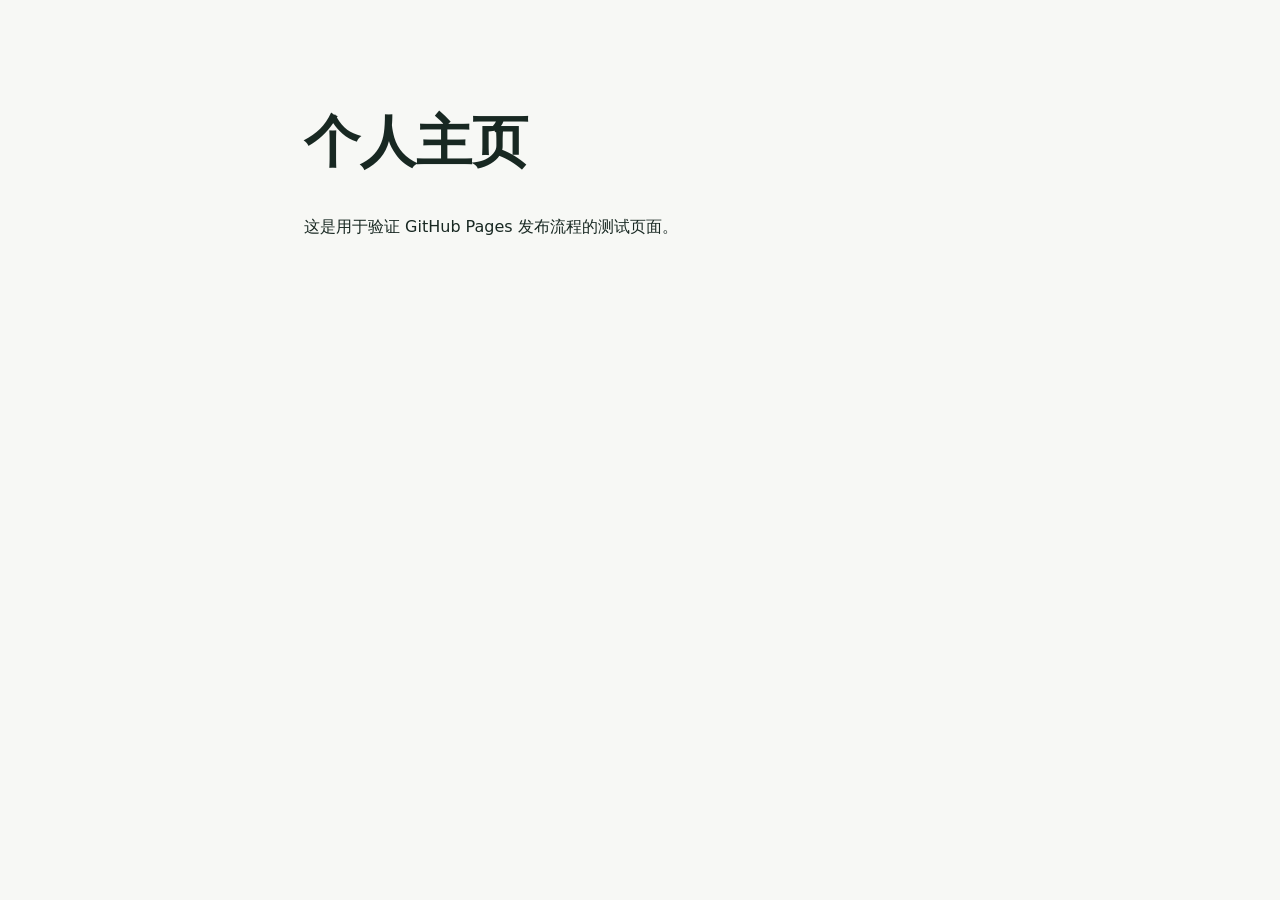
==== index.html @ 0245b7ad "添加个人主页测试页" ====
<!doctype html>
<html lang="zh-CN">
<head>
  <meta charset="utf-8">
  <meta name="viewport" content="width=device-width, initial-scale=1">
  <title>个人主页 · 测试版</title>
  <style>
    body {
      max-width: 42rem;
      margin: 12vh auto 0;
      padding: 0 1.25rem;
      font: 1rem/1.75 system-ui, sans-serif;
      color: #182822;
      background: #f7f8f5;
    }
    h1 { font-size: clamp(2rem, 7vw, 3.5rem); line-height: 1.2; }
  </style>
</head>
<body>
  <main>
    <h1>个人主页</h1>
    <p>这是用于验证 GitHub Pages 发布流程的测试页面。</p>
  </main>
</body>
</html>
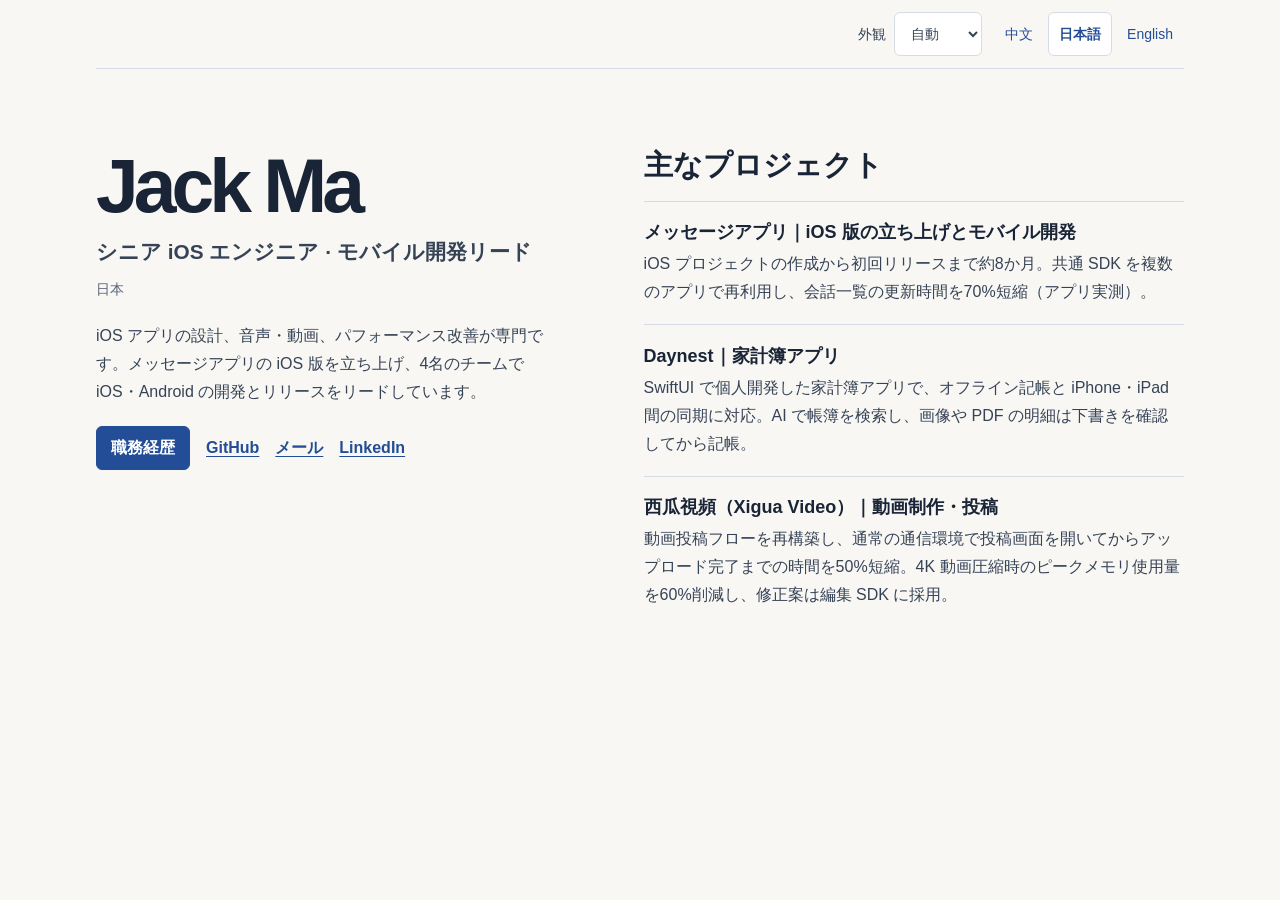
==== commit d4ab65aa: "发布三语个人主页和职业履历" ====
--- a/index.html
+++ b/index.html
@@ -1,25 +1,74 @@
 <!doctype html>
-<html lang="zh-CN">
+<html lang="ja">
 <head>
   <meta charset="utf-8">
   <meta name="viewport" content="width=device-width, initial-scale=1">
-  <title>个人主页 · 测试版</title>
-  <style>
-    body {
-      max-width: 42rem;
-      margin: 12vh auto 0;
-      padding: 0 1.25rem;
-      font: 1rem/1.75 system-ui, sans-serif;
-      color: #182822;
-      background: #f7f8f5;
-    }
-    h1 { font-size: clamp(2rem, 7vw, 3.5rem); line-height: 1.2; }
-  </style>
+  <title>Jack Ma | ホーム</title>
+  <meta name="description" content="日本在住のシニア iOS エンジニア。iOS・Android の開発リード、動画の性能改善、個人開発の Daynest を紹介します。">
+  <link rel="canonical" href="https://jack--ma.github.io/">
+  <link rel="alternate" hreflang="ja" href="https://jack--ma.github.io/">
+  <link rel="alternate" hreflang="zh-CN" href="https://jack--ma.github.io/index-zh.html">
+  <link rel="alternate" hreflang="en" href="https://jack--ma.github.io/index-en.html">
+  <link rel="alternate" hreflang="x-default" href="https://jack--ma.github.io/">
+  <meta property="og:type" content="website">
+  <meta property="og:locale" content="ja_JP">
+  <meta property="og:title" content="Jack Ma | ホーム">
+  <meta property="og:description" content="日本在住のシニア iOS エンジニア。iOS・Android の開発リード、動画の性能改善、個人開発の Daynest を紹介します。">
+  <meta property="og:url" content="https://jack--ma.github.io/">
+  <meta property="og:image" content="https://jack--ma.github.io/share-card.png">
+  <meta property="og:image:width" content="1200">
+  <meta property="og:image:height" content="630">
+  <meta property="og:image:alt" content="Jack Ma | Senior iOS Engineer">
+  <meta name="twitter:card" content="summary_large_image">
+  <link rel="icon" href="favicon.png" type="image/png">
+  <script src="theme.js"></script>
+  <link rel="stylesheet" href="styles.css">
 </head>
-<body>
-  <main>
-    <h1>个人主页</h1>
-    <p>这是用于验证 GitHub Pages 发布流程的测试页面。</p>
+<body class="home-page">
+  <header class="home-toolbar">
+    <div class="page-controls">
+      <label class="theme-picker" hidden>外観
+        <select>
+          <option value="auto">自動</option>
+          <option value="light">ライト</option>
+          <option value="dark">ダーク</option>
+        </select>
+      </label>
+      <nav class="language-nav" aria-label="言語">
+        <a href="index-zh.html" lang="zh-CN" hreflang="zh-CN">中文</a>
+        <a href="./" lang="ja" hreflang="ja" aria-current="page">日本語</a>
+        <a href="index-en.html" lang="en" hreflang="en">English</a>
+      </nav>
+    </div>
+  </header>
+  <main class="home">
+    <header class="intro">
+      <h1>Jack Ma</h1>
+      <p class="role">シニア iOS エンジニア · モバイル開発リード</p>
+      <p class="location">日本</p>
+      <p class="bio">iOS アプリの設計、音声・動画、パフォーマンス改善が専門です。メッセージアプリの iOS 版を立ち上げ、4名のチームで iOS・Android の開発とリリースをリードしています。</p>
+      <div class="profile-links">
+        <a href="resume-ja.html">職務経歴</a>
+        <a href="https://github.com/Jack--Ma">GitHub</a>
+        <a href="mailto:zhaoxiangma86@gmail.com">メール</a>
+        <a href="https://www.linkedin.com/in/mazhaoxiang">LinkedIn</a>
+      </div>
+    </header>
+    <section class="projects" aria-labelledby="projects-title">
+      <h2 id="projects-title">主なプロジェクト</h2>
+      <article>
+        <h3>メッセージアプリ｜iOS 版の立ち上げとモバイル開発</h3>
+        <p>iOS プロジェクトの作成から初回リリースまで約8か月。共通 SDK を複数のアプリで再利用し、会話一覧の更新時間を70%短縮（アプリ実測）。</p>
+      </article>
+      <article>
+        <h3>Daynest｜家計簿アプリ</h3>
+        <p>SwiftUI で個人開発した家計簿アプリで、オフライン記帳と iPhone・iPad 間の同期に対応。AI で帳簿を検索し、画像や PDF の明細は下書きを確認してから記帳。</p>
+      </article>
+      <article>
+        <h3>西瓜視頻（Xigua Video）｜動画制作・投稿</h3>
+        <p>動画投稿フローを再構築し、通常の通信環境で投稿画面を開いてからアップロード完了までの時間を50%短縮。4K 動画圧縮時のピークメモリ使用量を60%削減し、修正案は編集 SDK に採用。</p>
+      </article>
+    </section>
   </main>
 </body>
 </html>
--- a/styles.css
+++ b/styles.css
@@ -0,0 +1,335 @@
+:root {
+  color-scheme: light dark;
+  --paper: #f8f7f3;
+  --surface: #fff;
+  --ink: #192437;
+  --text: #364357;
+  --muted: #56647a;
+  --accent: #234d96;
+  --rule: #d6dce5;
+  --accent-text: #fff;
+  font-family: "Inter", -apple-system, BlinkMacSystemFont, "PingFang SC", "Microsoft YaHei", sans-serif;
+  line-height: 1.75;
+  background: var(--paper);
+  color: var(--text);
+}
+
+:root:lang(ja) {
+  font-family: "Hiragino Sans", Meiryo, "Yu Gothic UI", "Yu Gothic", "Noto Sans CJK JP", sans-serif;
+}
+
+:root[data-theme="light"] { color-scheme: light; }
+
+@media screen {
+  :root[data-theme="dark"] {
+    color-scheme: dark;
+    --paper: #141922;
+    --surface: #202837;
+    --ink: #f1f4f9;
+    --text: #c6d0df;
+    --muted: #a8b6cc;
+    --accent: #abc8ff;
+    --rule: #354359;
+    --accent-text: #141922;
+  }
+}
+
+@media screen and (prefers-color-scheme: dark) {
+  :root:not([data-theme]) {
+    --paper: #141922;
+    --surface: #202837;
+    --ink: #f1f4f9;
+    --text: #c6d0df;
+    --muted: #a8b6cc;
+    --accent: #abc8ff;
+    --rule: #354359;
+    --accent-text: #141922;
+  }
+}
+
+.page-controls {
+  display: flex;
+  flex-wrap: wrap;
+  align-items: center;
+  gap: .25rem .75rem;
+}
+
+.theme-picker:not([hidden]) {
+  display: inline-flex;
+  align-items: center;
+  gap: .5rem;
+  font-size: .875rem;
+}
+
+.theme-picker select {
+  min-height: 44px;
+  padding-inline: .75rem;
+  border: 1px solid var(--muted);
+  border-radius: .375rem;
+  background: var(--surface);
+  color: var(--text);
+  font: inherit;
+  cursor: pointer;
+}
+
+.theme-picker select:focus-visible {
+  outline: 2px solid var(--accent);
+  outline-offset: 3px;
+}
+
+* { box-sizing: border-box; }
+body { margin: 0; overflow-wrap: anywhere; }
+a { color: var(--accent); text-underline-offset: .2em; }
+a:focus-visible, summary:focus-visible {
+  outline: 2px solid var(--accent);
+  outline-offset: 3px;
+}
+.skip {
+  position: absolute;
+  inset: 8px auto auto 8px;
+  transform: translateY(-150%);
+  background: var(--surface);
+  padding: .5rem 1rem;
+}
+.skip:focus { transform: none; }
+.masthead { border-bottom: 1px solid var(--rule); }
+.masthead-inner, .layout {
+  width: min(100% - 3rem, 69rem);
+  margin-inline: auto;
+}
+.masthead-inner {
+  min-height: 4.25rem;
+  display: flex;
+  flex-wrap: wrap;
+  align-items: center;
+  justify-content: space-between;
+  gap: .25rem 1rem;
+}
+.masthead a { font-weight: 650; text-decoration: none; }
+.masthead span { font-size: .875rem; color: var(--muted); }
+.layout {
+  display: grid;
+  grid-template-columns: 10rem minmax(0, 1fr);
+  gap: clamp(2rem, 7vw, 6rem);
+  padding-block: clamp(2rem, 7vw, 5rem);
+}
+nav { position: sticky; top: 2rem; }
+nav p {
+  margin: 0 0 .5rem;
+  font-size: .875rem;
+  color: var(--muted);
+}
+nav a {
+  display: flex;
+  align-items: center;
+  min-height: 44px;
+  padding-inline: .75rem;
+  border-left: 1px solid var(--rule);
+  text-decoration: none;
+}
+nav a:hover, nav a:focus-visible { background: var(--surface); }
+main { max-width: 48rem; }
+.intro { padding-bottom: 1.75rem; }
+.location { color: var(--accent); font-weight: 600; margin: 0; }
+h1, h2, h3, h4 { color: var(--ink); line-height: 1.35; }
+h1 { margin: .35rem 0; font-size: clamp(2.75rem, 7vw, 5.5rem); letter-spacing: -.065em; }
+.role { font-size: clamp(1.25rem, 3vw, 1.75rem); margin: 0; }
+section { padding-block: 1.75rem; border-top: 1px solid var(--rule); scroll-margin-top: 1rem; }
+h2 { margin: 0 0 1rem; font-size: clamp(1.4rem, 3vw, 1.8rem); }
+h3 { margin: 1.75rem 0 .5rem; font-size: 1.125rem; }
+h4 { margin: 1.25rem 0 .4rem; font-size: 1rem; }
+p { margin: 0 0 .75rem; }
+ul { padding-left: 1.25rem; margin-block: .5rem 0; }
+li + li { margin-top: .5rem; }
+section > :last-child, .case-content p { margin-bottom: 0; }
+.cases { display: grid; gap: .75rem; }
+details { background: var(--surface); border: 1px solid var(--rule); border-radius: .5rem; }
+summary { cursor: pointer; padding: .85rem 1rem; font-weight: 650; color: var(--ink); }
+summary::marker { color: var(--accent); }
+summary:hover { color: var(--accent); }
+.project { display: inline-block; color: var(--accent); font-size: .875rem; margin-right: .75rem; }
+.case-content { padding: 0 1rem 1rem; }
+footer { padding-top: 1rem; border-top: 1px solid var(--rule); }
+
+@media (max-width: 680px) {
+  .masthead-inner, .layout { width: min(100% - 2rem, 48rem); }
+  .layout { grid-template-columns: minmax(0, 1fr); gap: 1.5rem; }
+  nav { position: static; display: flex; flex-wrap: wrap; gap: .25rem .5rem; }
+  nav p { flex-basis: 100%; margin: 0; }
+  nav a { border: 1px solid var(--rule); border-radius: .375rem; }
+}
+
+@media print {
+  :root, :root[data-theme] { color-scheme: light; background: white; }
+  .skip, .masthead, .page-controls, aside, #cases, footer { display: none; }
+  .layout { display: block; width: auto; padding: 0; }
+  main { max-width: none; }
+  h2, h3, h4 { break-after: avoid; }
+}
+
+.language-nav {
+  position: static;
+  display: flex;
+  flex-wrap: wrap;
+  gap: .25rem;
+}
+
+.language-nav a {
+  padding-inline: .625rem;
+  border: 1px solid transparent;
+  border-radius: .375rem;
+  font-size: .875rem;
+}
+
+.language-nav a[aria-current="page"] {
+  background: var(--surface);
+  border-color: var(--rule);
+  font-weight: 650;
+}
+
+.home-toolbar, .home {
+  width: min(100% - 3rem, 68rem);
+  margin-inline: auto;
+}
+
+.home-toolbar {
+  display: flex;
+  justify-content: flex-end;
+  padding-block: .75rem;
+  border-bottom: 1px solid var(--rule);
+}
+
+.home-toolbar .theme-picker select {
+  min-height: 44px;
+  border-color: var(--rule);
+}
+
+.home {
+  display: grid;
+  grid-template-columns: minmax(0, 1fr) minmax(0, 1.18fr);
+  align-items: start;
+  gap: clamp(2.5rem, 7vw, 6rem);
+  max-width: none;
+  padding-block: clamp(2.5rem, 6vw, 5rem);
+}
+
+.home .intro { padding: 0; }
+.home h1 {
+  margin: 0 0 .6rem;
+  font-size: clamp(3rem, 6vw, 5.25rem);
+  line-height: 1.03;
+}
+
+.home .role {
+  font-size: clamp(1.05rem, 2vw, 1.3rem);
+  font-weight: 650;
+}
+
+.home .location {
+  margin-top: .4rem;
+  color: var(--muted);
+  font-size: .9rem;
+  font-weight: 500;
+}
+
+.home .bio { margin: 1.25rem 0; }
+
+.profile-links {
+  display: flex;
+  flex-wrap: wrap;
+  align-items: center;
+  gap: .5rem 1rem;
+}
+
+.profile-links a {
+  display: inline-flex;
+  align-items: center;
+  min-height: 44px;
+  font-weight: 650;
+}
+
+.profile-links a:first-child {
+  padding-inline: .875rem;
+  border: 1px solid var(--accent);
+  border-radius: .375rem;
+  color: var(--accent-text);
+  background: var(--accent);
+  text-decoration: none;
+}
+
+.profile-links a:first-child:hover { text-decoration: underline; }
+
+.home .projects {
+  padding: 0;
+  border: 0;
+}
+
+.home .projects h2 { margin-bottom: 1rem; }
+
+.home .projects article {
+  padding-block: 1.15rem;
+  border-top: 1px solid var(--rule);
+}
+
+.home .projects h3 { margin: 0 0 .35rem; }
+.home .projects p { margin: 0; }
+
+@media (max-width: 760px) {
+  .home-toolbar, .home { width: calc(100% - 2rem); }
+  .home-toolbar { justify-content: flex-start; }
+  .home { grid-template-columns: minmax(0, 1fr); }
+}
+
+@media print {
+  .home-toolbar { display: none; }
+  .home { display: block; }
+  .home .projects { margin-top: 2rem; }
+}
+
+.resume-page .masthead-inner,
+.resume-page .layout {
+  width: min(100% - 3rem, 68rem);
+}
+
+.resume-links {
+  display: flex;
+  flex-wrap: wrap;
+  align-items: center;
+  gap: .25rem 1rem;
+}
+
+.resume-links a {
+  display: inline-flex;
+  align-items: center;
+  min-height: 44px;
+}
+
+.resume-page .masthead-inner { padding-block: .75rem; }
+.resume-page .layout { gap: clamp(1.75rem, 5vw, 4rem); }
+.resume-page main { max-width: 46rem; }
+.resume-page .intro h1 { margin: 0 0 .4rem; }
+.resume-page .intro .role { font-size: clamp(1.05rem, 2vw, 1.3rem); font-weight: 650; }
+.resume-page .intro .location { margin-top: .4rem; color: var(--muted); font-size: .9rem; }
+.resume-page section { padding-block: 2rem; }
+
+.resume-entry h3 { margin: 0 0 .25rem; }
+.resume-entry h3 + p { color: var(--muted); font-size: .9rem; }
+.resume-entry p:last-child { margin-bottom: 0; }
+
+.resume-entry + .resume-entry {
+  border-top: 1px solid var(--rule);
+  margin-top: 1.5rem;
+  padding-top: 1.5rem;
+}
+
+@media screen and (max-width: 760px) {
+  .resume-page .masthead-inner,
+  .resume-page .layout { width: calc(100% - 2rem); }
+  .resume-page .layout { grid-template-columns: minmax(0, 1fr); }
+  .resume-page aside { display: none; }
+}
+
+@media print {
+  .resume-page .layout { width: auto; }
+  .resume-page main { max-width: none; }
+}
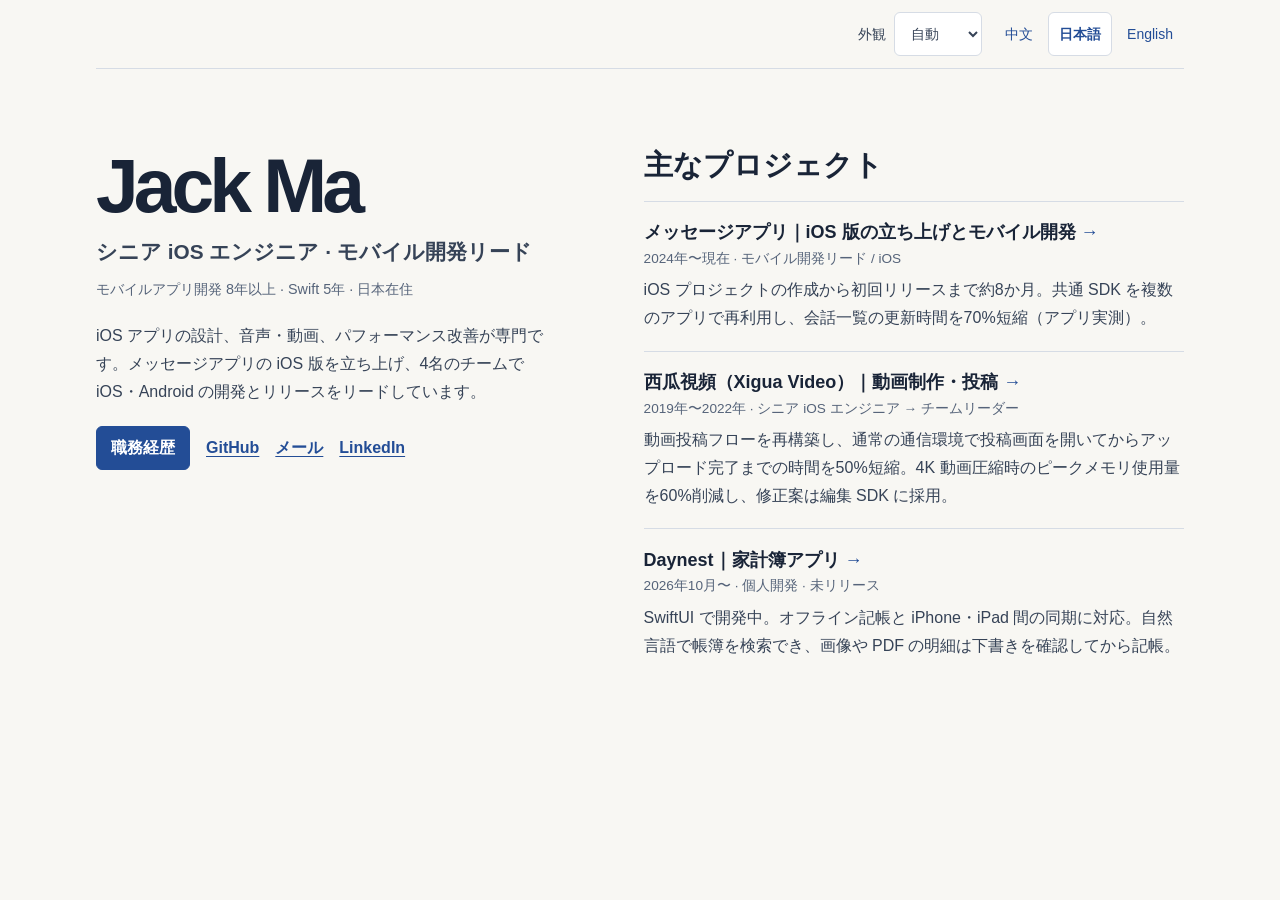
==== commit 02000273: "履历页改为项目卡片结构并优化首页 - 履历页按核心优势、项目卡片、技术栈重排，补充实现细节与验证口径 - 目录跳转自动展开项目，打印后恢复折叠状态 - 首页项目卡片可跳转到对应项目，补充时间、角色和项" ====
--- a/index.html
+++ b/index.html
@@ -45,7 +45,7 @@
     <header class="intro">
       <h1>Jack Ma</h1>
       <p class="role">シニア iOS エンジニア · モバイル開発リード</p>
-      <p class="location">日本</p>
+      <p class="location">モバイルアプリ開発 8年以上 · Swift 5年 · 日本在住</p>
       <p class="bio">iOS アプリの設計、音声・動画、パフォーマンス改善が専門です。メッセージアプリの iOS 版を立ち上げ、4名のチームで iOS・Android の開発とリリースをリードしています。</p>
       <div class="profile-links">
         <a href="resume-ja.html">職務経歴</a>
@@ -57,16 +57,19 @@
     <section class="projects" aria-labelledby="projects-title">
       <h2 id="projects-title">主なプロジェクト</h2>
       <article>
-        <h3>メッセージアプリ｜iOS 版の立ち上げとモバイル開発</h3>
+        <h3><a href="resume-ja.html#no-4">メッセージアプリ｜iOS 版の立ち上げとモバイル開発</a></h3>
+        <p class="card-meta">2024年〜現在 · モバイル開発リード / iOS</p>
         <p>iOS プロジェクトの作成から初回リリースまで約8か月。共通 SDK を複数のアプリで再利用し、会話一覧の更新時間を70%短縮（アプリ実測）。</p>
       </article>
       <article>
-        <h3>Daynest｜家計簿アプリ</h3>
-        <p>SwiftUI で個人開発した家計簿アプリで、オフライン記帳と iPhone・iPad 間の同期に対応。AI で帳簿を検索し、画像や PDF の明細は下書きを確認してから記帳。</p>
+        <h3><a href="resume-ja.html#no-2">西瓜視頻（Xigua Video）｜動画制作・投稿</a></h3>
+        <p class="card-meta">2019年〜2022年 · シニア iOS エンジニア → チームリーダー</p>
+        <p>動画投稿フローを再構築し、通常の通信環境で投稿画面を開いてからアップロード完了までの時間を50%短縮。4K 動画圧縮時のピークメモリ使用量を60%削減し、修正案は編集 SDK に採用。</p>
       </article>
       <article>
-        <h3>西瓜視頻（Xigua Video）｜動画制作・投稿</h3>
-        <p>動画投稿フローを再構築し、通常の通信環境で投稿画面を開いてからアップロード完了までの時間を50%短縮。4K 動画圧縮時のピークメモリ使用量を60%削減し、修正案は編集 SDK に採用。</p>
+        <h3><a href="resume-ja.html#projects">Daynest｜家計簿アプリ</a></h3>
+        <p class="card-meta">2026年10月〜 · 個人開発 · 未リリース</p>
+        <p>SwiftUI で開発中。オフライン記帳と iPhone・iPad 間の同期に対応。自然言語で帳簿を検索でき、画像や PDF の明細は下書きを確認してから記帳。</p>
       </article>
     </section>
   </main>
--- a/styles.css
+++ b/styles.css
@@ -141,7 +141,7 @@
 p { margin: 0 0 .75rem; }
 ul { padding-left: 1.25rem; margin-block: .5rem 0; }
 li + li { margin-top: .5rem; }
-section > :last-child, .case-content p { margin-bottom: 0; }
+section > :last-child, .case-content p:last-child { margin-bottom: 0; }
 .cases { display: grid; gap: .75rem; }
 details { background: var(--surface); border: 1px solid var(--rule); border-radius: .5rem; }
 summary { cursor: pointer; padding: .85rem 1rem; font-weight: 650; color: var(--ink); }
@@ -161,7 +161,7 @@
 
 @media print {
   :root, :root[data-theme] { color-scheme: light; background: white; }
-  .skip, .masthead, .page-controls, aside, #cases, footer { display: none; }
+  .skip, .masthead, .page-controls, aside, footer { display: none; }
   .layout { display: block; width: auto; padding: 0; }
   main { max-width: none; }
   h2, h3, h4 { break-after: avoid; }
@@ -271,13 +271,19 @@
   border-top: 1px solid var(--rule);
 }
 
-.home .projects h3 { margin: 0 0 .35rem; }
+.home .projects h3 { margin: 0 0 .15rem; }
+.home .projects h3 a { color: var(--ink); text-decoration: none; }
+.home .projects h3 a::after { content: " →"; color: var(--accent); }
+.home .projects h3 a:hover { color: var(--accent); text-decoration: underline; }
+.home .projects .card-meta { margin: 0 0 .35rem; color: var(--muted); font-size: .85rem; }
 .home .projects p { margin: 0; }
 
 @media (max-width: 760px) {
   .home-toolbar, .home { width: calc(100% - 2rem); }
   .home-toolbar { justify-content: flex-start; }
   .home { grid-template-columns: minmax(0, 1fr); }
+  .profile-links { display: grid; grid-template-columns: repeat(3, auto); justify-content: start; }
+  .profile-links a:first-child { grid-column: 1 / -1; justify-self: start; }
 }
 
 @media print {
@@ -333,3 +339,59 @@
   .resume-page .layout { width: auto; }
   .resume-page main { max-width: none; }
 }
+
+/* Skill-sheet layout */
+.resume-page .intro .meta { margin: .5rem 0 0; color: var(--muted); font-size: .9rem; }
+code { font-family: ui-monospace, SFMono-Regular, Menlo, monospace; font-size: .86em; padding: .05em .3em; border: 1px solid var(--rule); border-radius: .25rem; background: var(--surface); color: var(--ink); overflow-wrap: anywhere; }
+.jump { display: none; margin: .75rem 0 0; }
+.jump a { display: inline-flex; align-items: center; min-height: 44px; font-weight: 650; }
+.strengths { display: grid; gap: 1.1rem; }
+.strength h3 { margin: 0 0 .3rem; padding-left: .6rem; border-left: 3px solid var(--accent); font-size: 1rem; }
+.strength ul { margin: 0; }
+.strength li + li, .job-body li + li { margin-top: .25rem; }
+.company { margin-top: 1.75rem; }
+.company:first-of-type { margin-top: 0; }
+.company > h3 { margin: 0 0 .75rem; font-size: 1.05rem; }
+.company > h3 span { color: var(--muted); font-weight: 500; font-size: .9rem; margin-left: .5rem; }
+.jobs { display: grid; gap: .75rem; }
+.job { background: var(--surface); border: 1px solid var(--rule); border-radius: .5rem; scroll-margin-top: 1rem; }
+.job > summary, .job-static { display: grid; grid-template-columns: auto minmax(0, 1fr); gap: .15rem .75rem; align-items: start; padding: .85rem 1rem; list-style: none; color: var(--text); font-weight: 400; }
+.job > summary::-webkit-details-marker { display: none; }
+.job > summary::before { content: "▸"; position: absolute; left: .6rem; top: .95rem; color: var(--accent); font-size: .8rem; line-height: 1.5; transition: transform .15s; }
+.job > summary { position: relative; padding-left: 1.6rem; }
+.job[open] > summary::before { transform: rotate(90deg); }
+.job[open] > summary { border-bottom: 1px solid var(--rule); }
+.job-no { grid-row: span 2; align-self: start; margin-top: .2rem; padding: 0 .45rem; border: 1px solid var(--rule); border-radius: .375rem; background: var(--paper); color: var(--muted); font-size: .75rem; font-weight: 650; white-space: nowrap; }
+.job-title { color: var(--ink); font-weight: 650; }
+.job-meta { display: flex; flex-wrap: wrap; align-items: center; gap: .25rem .6rem; font-size: .85rem; color: var(--muted); }
+.role-tag { padding: 0 .5rem; border: 1px solid var(--accent); border-radius: 999px; color: var(--accent); font-size: .75rem; line-height: 1.6; }
+.job-body { padding: .25rem 1rem 1rem 1.6rem; }
+.job-body h4 { margin: 1rem 0 .35rem; padding-left: .5rem; border-left: 3px solid var(--accent); font-size: .9rem; }
+.job-body ul { margin-top: .25rem; }
+.job-body ul ul { margin-top: .2rem; }
+.job-body p { margin: 0; }
+.chips { display: flex; flex-wrap: wrap; gap: .35rem; margin: .3rem 0 0; padding: 0; list-style: none; }
+.chips li { margin: 0; padding: 0 .5rem; border: 1px solid var(--rule); border-radius: .375rem; background: var(--paper); font-size: .8rem; line-height: 1.7; }
+.chips li + li { margin-top: 0; }
+.skill-grid { display: grid; grid-template-columns: 9rem minmax(0, 1fr); gap: .65rem 1rem; margin: 0; }
+.skill-grid dt { color: var(--ink); font-weight: 650; font-size: .9rem; padding-top: .1rem; }
+.skill-grid dd { margin: 0; }
+.skill-grid .chips { margin: 0; }
+.early { margin: 1rem 0 0; color: var(--muted); font-size: .92rem; }
+.toc-sub { margin: 0 0 .25rem; }
+.toc-sub a { min-height: 30px; padding-left: 1.5rem; font-size: .82rem; line-height: 1.35; padding-block: .2rem; }
+@media screen and (max-width: 760px) {
+  .skill-grid { grid-template-columns: minmax(0, 1fr); gap: .2rem; }
+  .skill-grid dd { margin-bottom: .6rem; }
+  .job-body { padding-left: 1rem; }
+  .jump { display: block; }
+}
+@media print {
+  .job, .job-no, .chips li, code { background: none; }
+  .job { break-inside: auto; }
+  .job > summary::before { content: none; }
+  .job > summary { padding-left: 1rem; }
+  .job > summary, .company > h3, .job-body h4 { break-after: avoid; }
+  .job-body li { break-inside: avoid; }
+  .jump { display: none; }
+}
